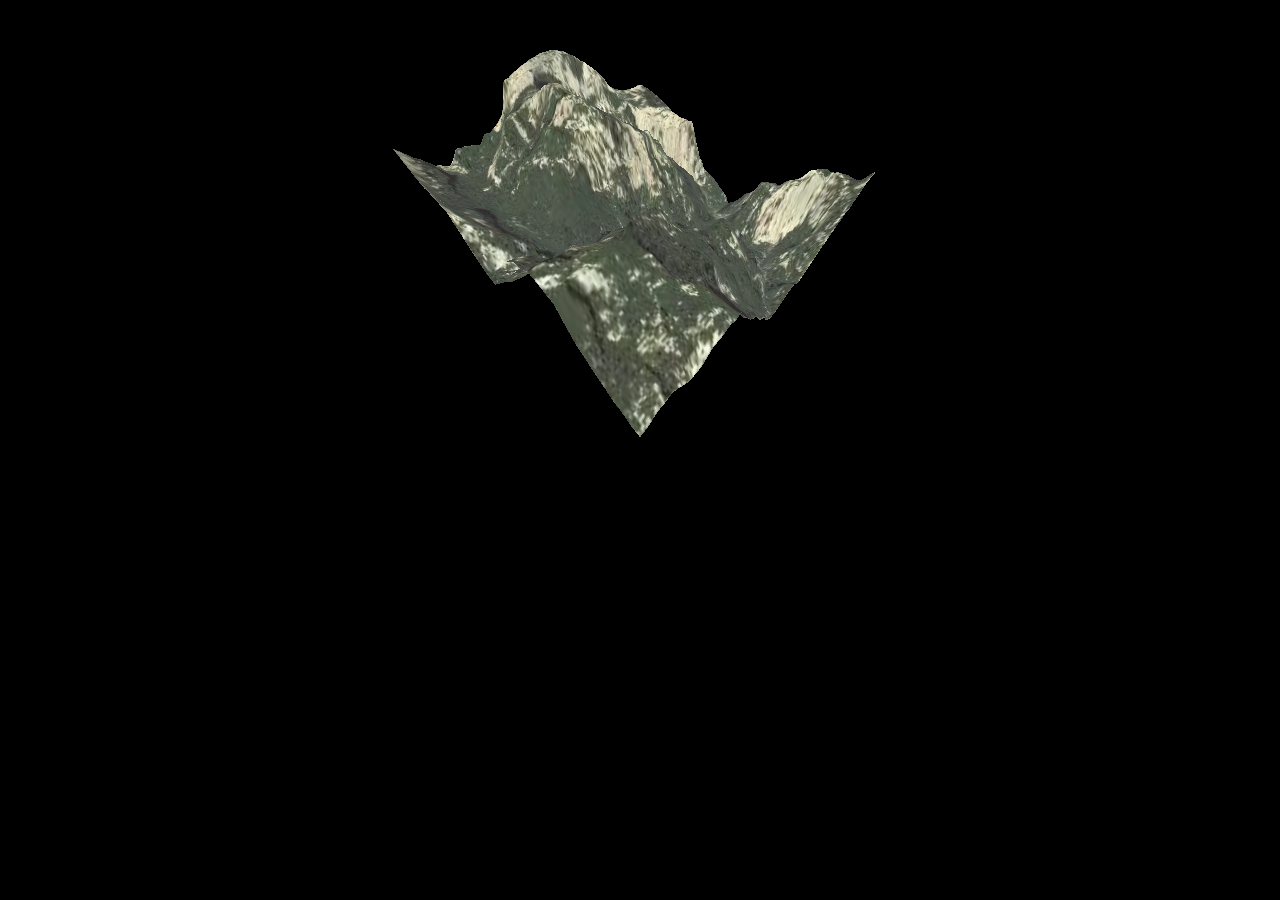
==== utils/index.html @ 41d33d6d "migrate mount-hua's 3d demo from website" ====
<html>
<head>
    <title>Elevation 3D Demo</title>
    </head>
        <meta charset='UTF-8'/>
        <script src='./three.js'></script>
        <script src='./orbitcontrols.js'></script>
        <style type='text/css'>
            body {
                background-color: black;
                margin: 0;
                padding: 0;
                text-align: center;
                vertical-align: middle;
                min-width: 640px;
                width: 100%;
                height: 100%;
            }
            canvas {
                width: 100%;
                height: 100%;
            }
        </style>
    </head>
    <body>
        <div class="fullscreen">
            <div id="square"></div>
            <div id="test" style="display:none;">
                <canvas id="joint"></canvas>
            </div>
        </div>
    </body>
    <script type='text/javascript'>
        /*
        The amount of vertices a plane has is (segmentsWidth+1) * (segmentsHeight+1).
        If your image is 10x10 px it will give you 100 values.
        So you have to divide your plane into 9x9 segments.
        For example this plane is divided into 5x5 segments, which results into 36 vertices.
        Plane with 10 height/width and 5x5 segments, so as THREE.PlaneGeometry(10,10,5,5);
        */
        function getHeightData(img) {
            var canvas = document.createElement("canvas");
            canvas.width = img.width;
            canvas.height = img.height;
            var context = canvas.getContext("2d");
            var size = img.width * img.height;
            var data = new Float32Array(size);
            context.drawImage(img,0,0);
            for (vari=0;i<size;i++) {
                data[i] = 0
            }
            var idata = context.getImageData(0,0,img.width,img.height);
            var pixels = idata.data;
            for (var i=0,j=0;i<pixels.length;i+=4,j++) { // TODO: why step is 4 and what rbg correspondence is -- because of rgba: https://developer.mozilla.org/en-US/docs/Web/API/ImageData/data/
                data[j] = (pixels[i]*256+pixels[i+1]+pixels[i+2]/256)-32768;
            }
            return data;
        }
        var img = new Image();
        img.onload = function () {
            var square = document.getElementById("square");
            // get height data from img
            var data = getHeightData(img);
            // prepare environment
            var renderer = new THREE.WebGLRenderer();
            renderer.setSize(img.width*img.scalew, img.height*img.scalew); // TODO: to be reactive
            square.appendChild(renderer.domElement);
            var scene = new THREE.Scene();
            var camera = new THREE.PerspectiveCamera(75,1,0.1,1000);
            camera.position.set(0,0,20);
            camera.lookAt(scene.position);
            controls = new THREE.OrbitControls(camera, renderer.domElement);
            scene.add(new THREE.AmbientLight("white")); // XXX: MeshLambertMaterial needs Light
            // plane
            var geometry = new THREE.PlaneGeometry(16,16,img.width-1,img.height-1);
            // changeable geometry
            // geometry.dynamic = true;
            // geometry.__dirtyVertices = true;
            // geometry.computeCentroids();
            var skin = new Image();
            skin.src = img.skin;
            var texture = new THREE.Texture(skin);
            texture.wrapS = texture.wrapT = THREE.RepeatWrapping;
            texture.needsUpdate = true;
            // var cover = {color: 0x00FF00, wireframe: true};
            var cover = {map: texture}; // TODO: Texture marked for update but image is incomplete
            var material = new THREE.MeshLambertMaterial(cover);
            var plane = new THREE.Mesh(geometry,material);
            plane.rotation.set(-Math.PI/4,0,-Math.PI/4);
            // set height of vertices
            var grads = function () {
                for (var i=0,j=-1;i<plane.geometry.vertices.length;i++) {
                    if (i%256==0) {
                        if (j<0) {
                            plane.geometry.vertices[i].z = 0;
                        }
                        else {
                            plane.geometry.vertices[i].z = data[i]-data[j*256];
                        }
                        j++;
                    }
                    else {
                        plane.geometry.vertices[i].z = data[i]-data[i-1];
                    }
                }
            }
            var scale = function () {
                // maximum=1826.519531 minimum=899.460938 difference=927.058593 -- huashan-14-13202-6518
                // maximum=2305.972656 minimum=324.000000 difference=1981.972656 -- huashan-10-825-407
                for (var i=0;i<plane.geometry.vertices.length;i++) {
                    plane.geometry.vertices[i].z = (data[i]-img.base)/img.scaleh;
                }
            }
            // grads();
            scale();
            scene.add(plane);
            // cube
            // var geometry = new THREE.BoxGeometry(1,1,1);
            // var material = new THREE.MeshBasicMaterial({color: 0xF0000F/*, wireframe: true*/});
            // var cube = new THREE.Mesh(geometry,material);
            // scene.add(cube);

            var render = function () {
                requestAnimationFrame(render);

                // plane.rotation.x += 0.01;
                // plane.rotation.y += 0.01;
                // cube.rotation.x += 0.01;
                // cube.rotation.y += 0.01;

                controls.update();
                renderer.render(scene,camera);
            };
            render();
        };
        var whole = function () {
            img.base = 1981.972656;
            img.scaleh = 1000;
            img.scalew = 2;
            img.skin = "./data/huashan-texture-10-825-407.jpg";
            img.src = "./data/huashan-10-825-407.png";
        }
        var part = function () {
            img.base = 899.460938;
            img.scaleh = 100;
            img.scalew = 2;
            img.skin = "./data/huashan-texture-14-13202-6518.jpg";
            img.src = "./data/huashan-14-13202-6518.png";
        }
        if (Math.random()*10 > 5.0) {
            whole();
        }
        else {
            part();
        }

        // test
        var test = document.getElementById("test");
        var cvtest = document.getElementById("joint");
        cvtest.width = 512;
        cvtest.height = 768;
        var ctxtest = cvtest.getContext("2d");
        var x = 0;
        var y = 0;
        var west = 13201;
        // var east = 13204;
        var north = 6517;
        // var south = 6521;
        var root = "./data/";
        var prefix = "huashan-14-"; // "huashan-texture-14-";
        var suffix = ".png"; // ".jpg";
        function joint() {
            var img = new Image();
            img.onload = function() {
                ctxtest.drawImage(img, x*256, y*256);
                x += 1;
                west += 1;
                if (x%2 == 0){
                    y += 1;
                    north += 1;
                    x = 0;
                    west = 13201; // note its origin
                }
                if (y <= 2) {
                    setTimeout(joint, 500);
                }
            };
            img.src = root + prefix + west + "-" + north + suffix;
        }

        joint();
        function cv2img() {
            var img = new Image();  
            img.src = cvtest.toDataURL("image/png");
            test.appendChild(img);
            test.style.display = "block";
        }
    </script>
</html>
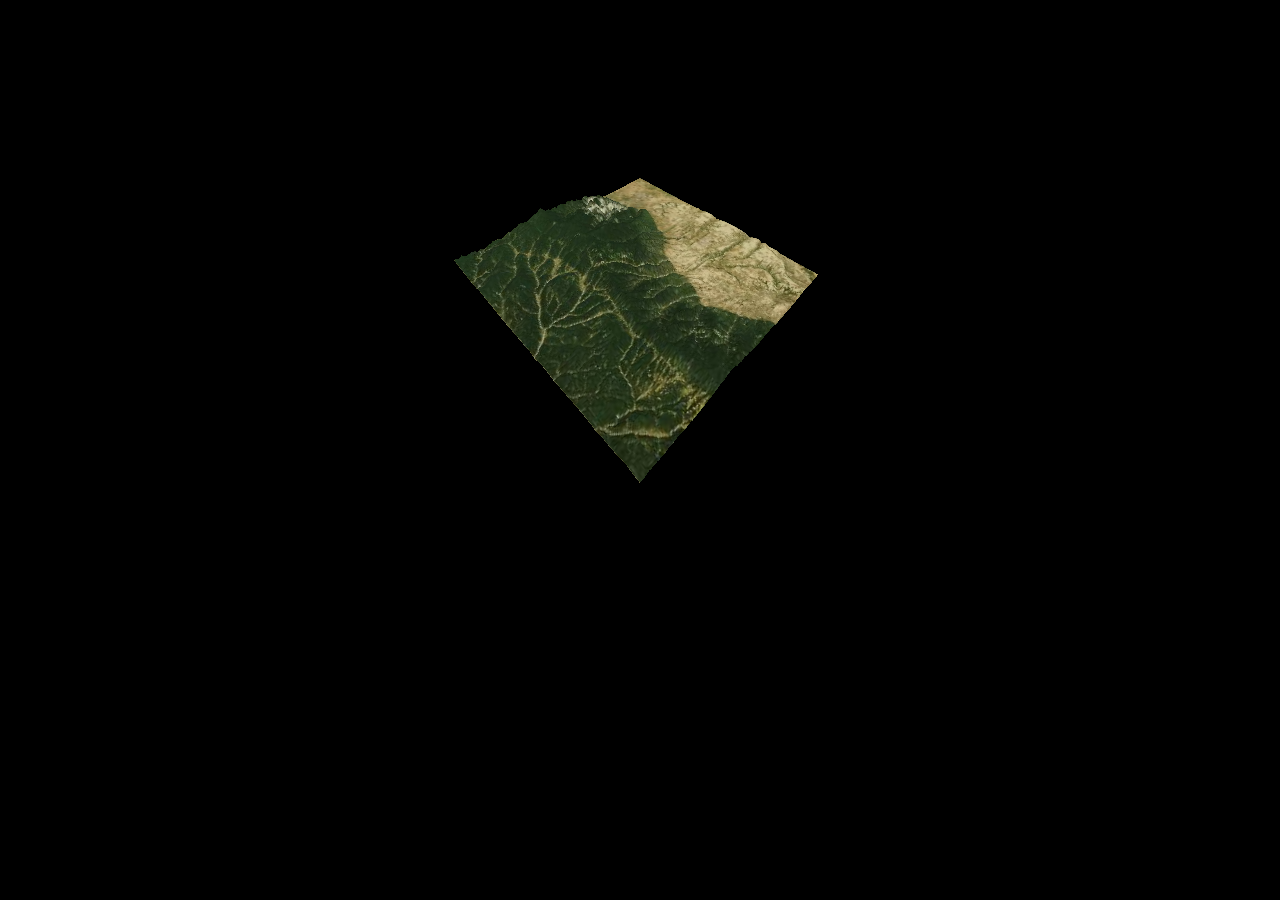
==== commit 2b7f952e: "add zoomed into donglang show" ====
--- a/utils/index.html
+++ b/utils/index.html
@@ -63,7 +63,7 @@
             var data = getHeightData(img);
             // prepare environment
             var renderer = new THREE.WebGLRenderer();
-            renderer.setSize(img.width*img.scalew, img.height*img.scalew); // TODO: to be reactive
+            renderer.setSize(img.width*img.scalex, img.height*img.scaley); // TODO: to be reactive
             square.appendChild(renderer.domElement);
             var scene = new THREE.Scene();
             var camera = new THREE.PerspectiveCamera(75,1,0.1,1000);
@@ -108,7 +108,7 @@
                 // maximum=1826.519531 minimum=899.460938 difference=927.058593 -- huashan-14-13202-6518
                 // maximum=2305.972656 minimum=324.000000 difference=1981.972656 -- huashan-10-825-407
                 for (var i=0;i<plane.geometry.vertices.length;i++) {
-                    plane.geometry.vertices[i].z = (data[i]-img.base)/img.scaleh;
+                    plane.geometry.vertices[i].z = (data[i]-img.base)/img.scalez;
                 }
             }
             // grads();
@@ -135,15 +135,17 @@
         };
         var whole = function () {
             img.base = 1981.972656;
-            img.scaleh = 1000;
-            img.scalew = 2;
+            img.scalez = 1000;
+            img.scalex = 2;
+            img.scaley = 2;
             img.skin = "./data/huashan-texture-10-825-407.jpg";
             img.src = "./data/huashan-10-825-407.png";
         }
         var part = function () {
             img.base = 899.460938;
-            img.scaleh = 100;
-            img.scalew = 2;
+            img.scalez = 100;
+            img.scalex = 2;
+            img.scaley = 2;
             img.skin = "./data/huashan-texture-14-13202-6518.jpg";
             img.src = "./data/huashan-14-13202-6518.png";
         }
